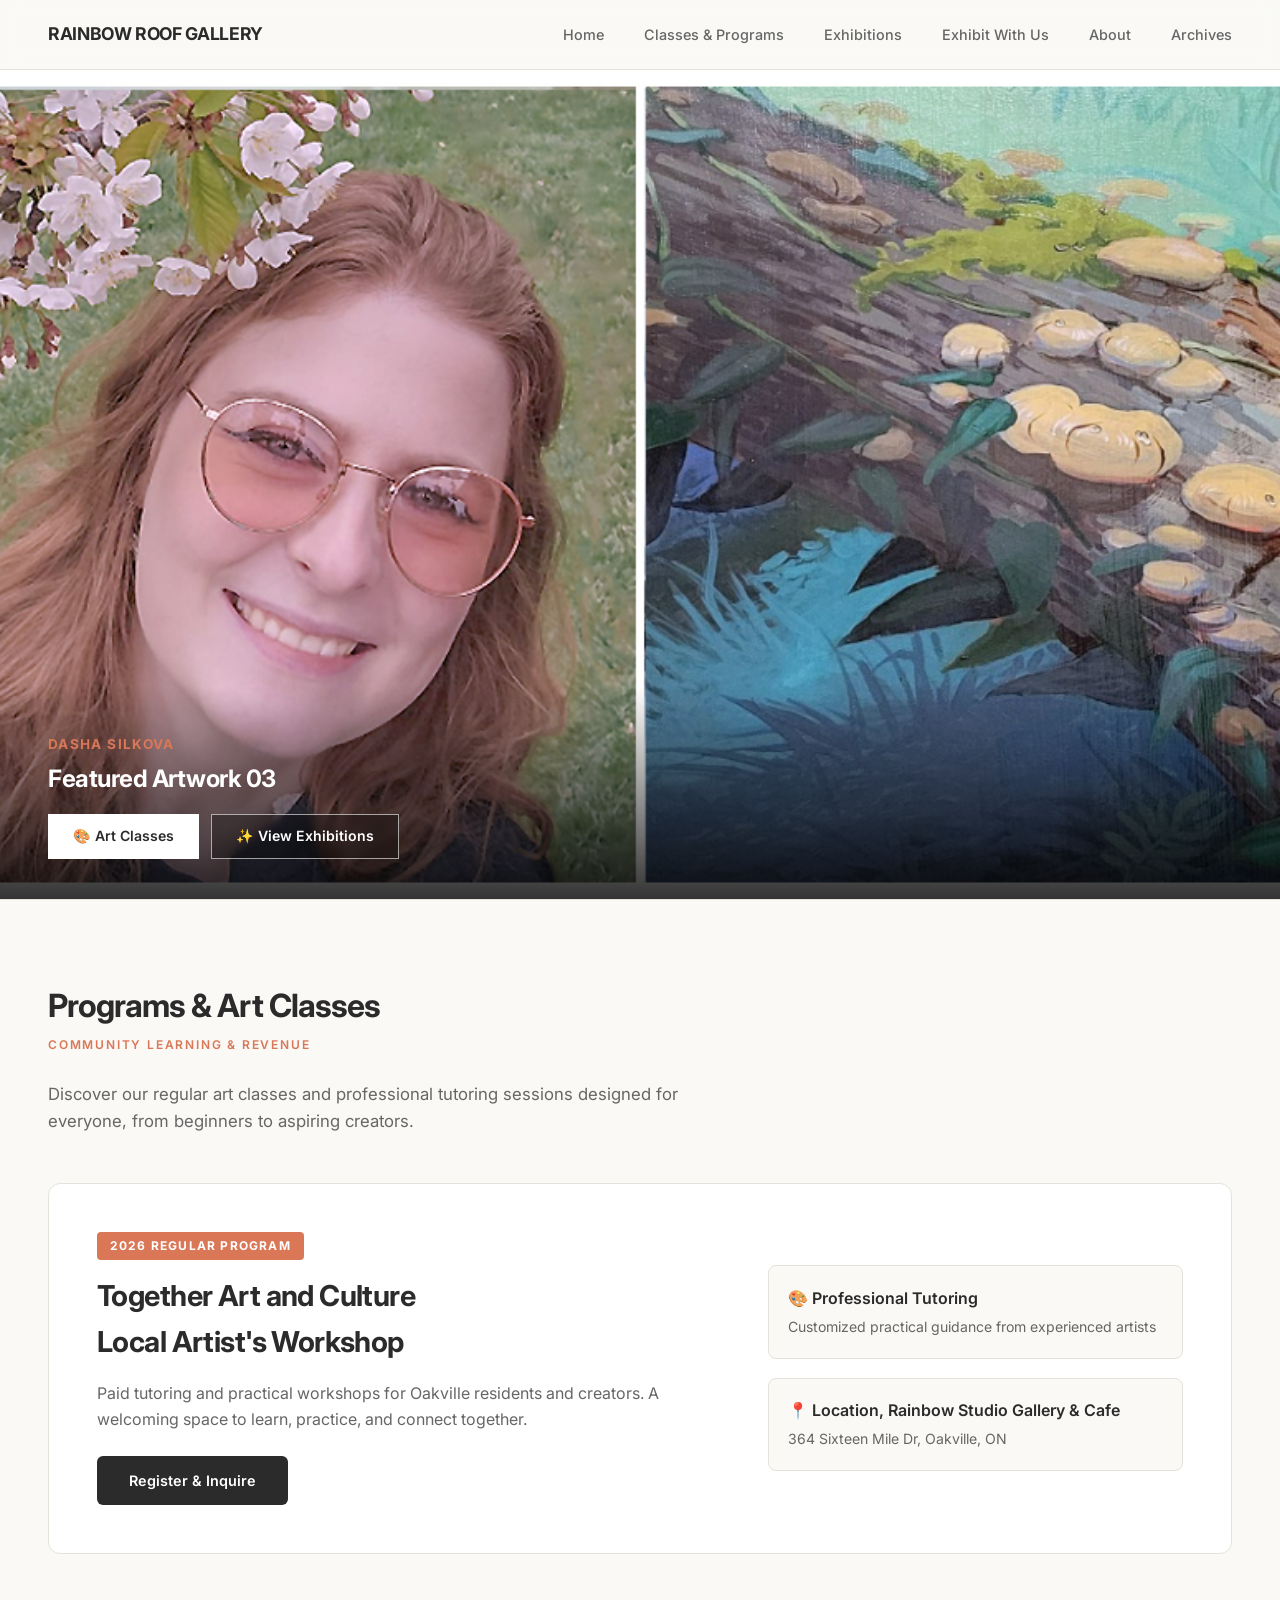
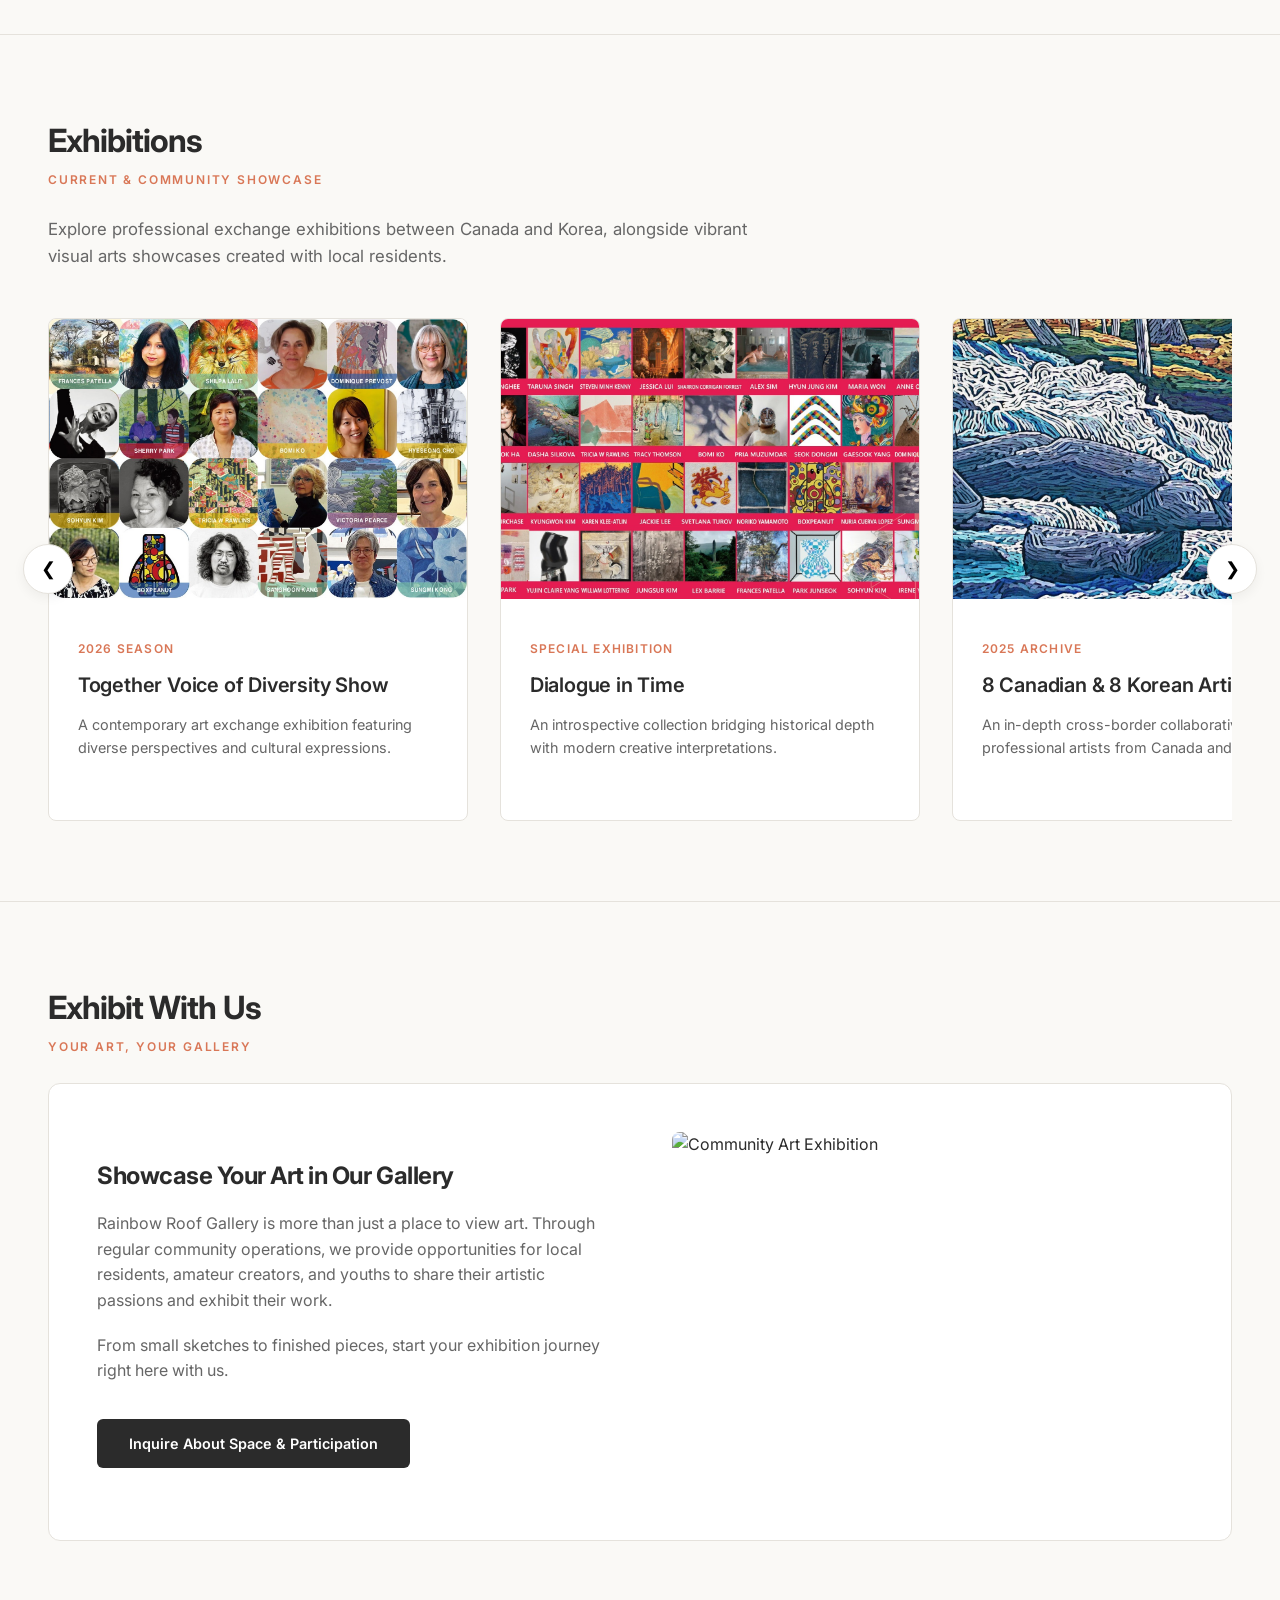
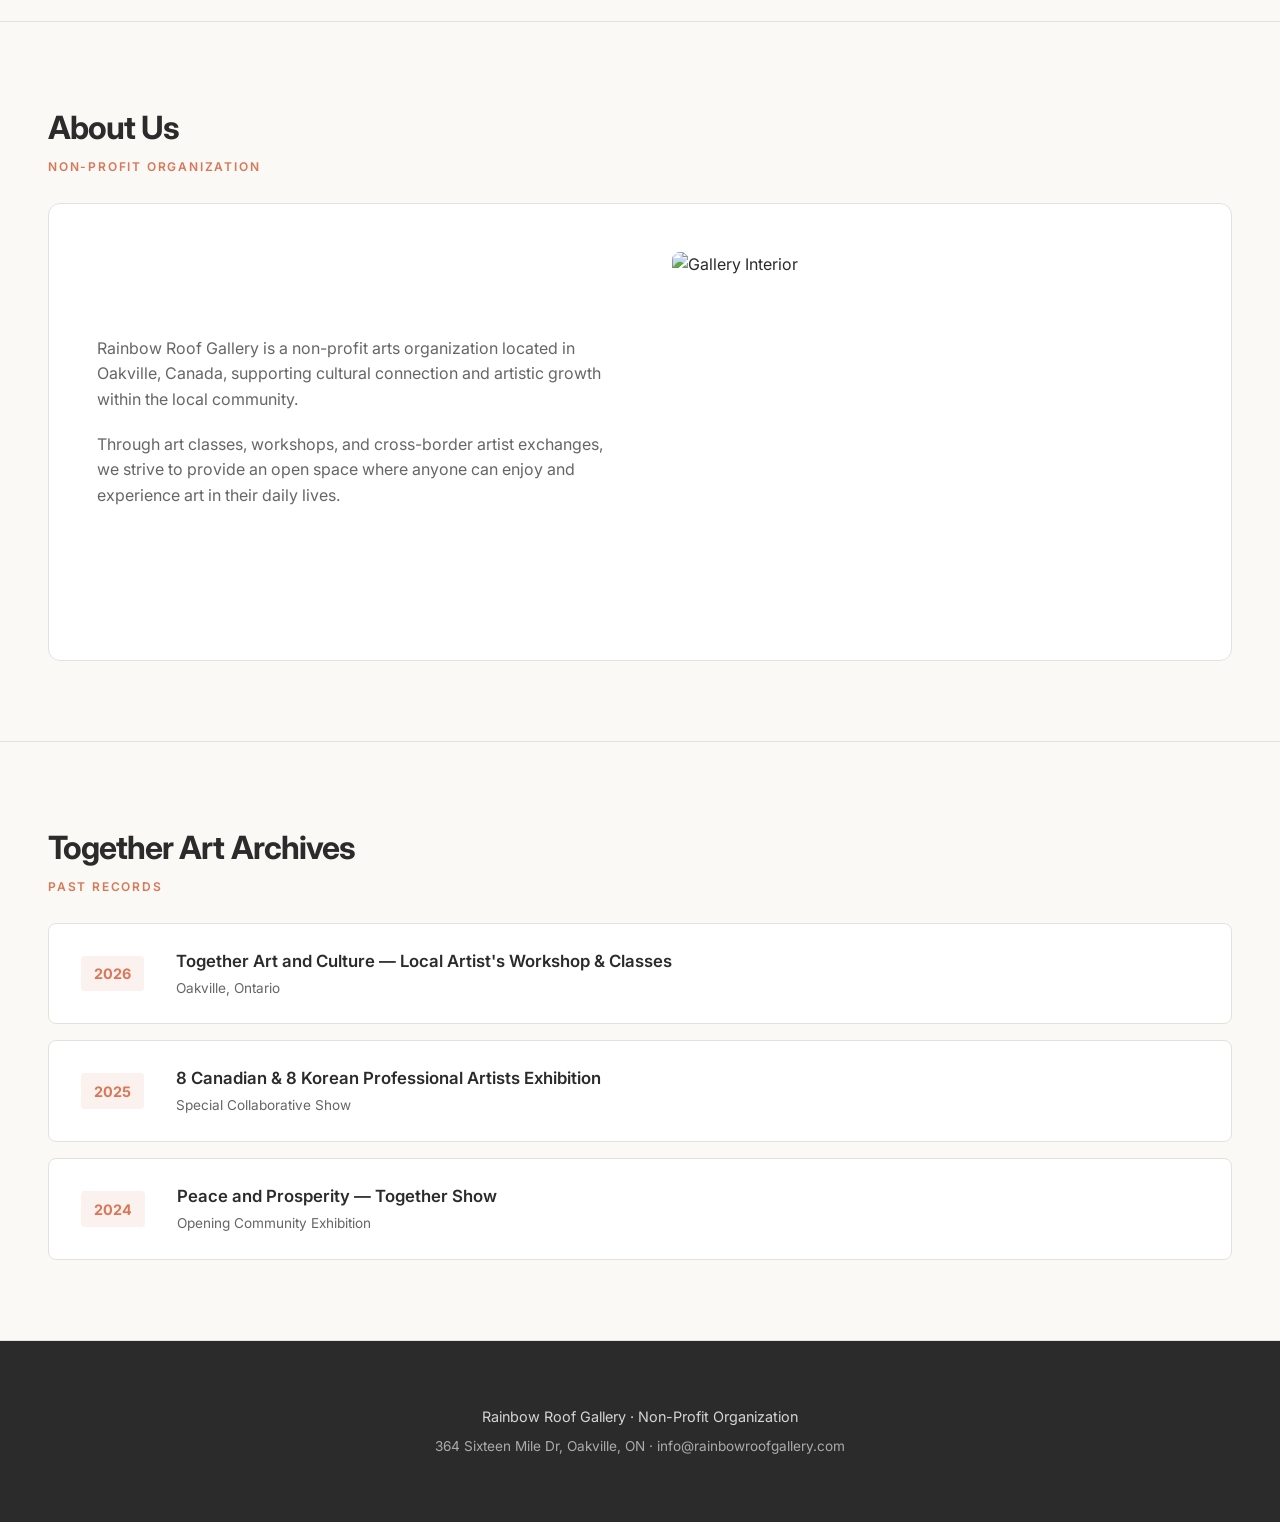
==== index.html @ 3503fc7c "Add files via upload" ====
<!DOCTYPE html>
<html lang="en">
<head>
    <meta charset="UTF-8">
    <meta name="viewport" content="width=device-width, initial-scale=1.0">
    <title>Rainbow Roof Gallery — Community Art Space in Oakville</title>
    <!-- Google Fonts -->
    <link rel="preconnect" href="https://fonts.googleapis.com">
    <link rel="preconnect" href="https://fonts.gstatic.com" crossorigin>
    <link href="https://fonts.googleapis.com/css2?family=Inter:wght@400;500;600;700&family=Plus+Jakarta+Sans:wght@500;700&display=swap" rel="stylesheet">
    <!-- Stylesheet -->
    <link rel="stylesheet" href="./css/style.css">
</head>
<body>

    <!-- Header & Navigation -->
    <header class="header">
        <div class="logo">
            <a href="#home">RAINBOW ROOF GALLERY</a>
        </div>
        <nav>
            <ul class="nav-links">
                <li><a href="#home">Home</a></li>
                <li><a href="#workshops">Classes & Programs</a></li>
                <li><a href="#exhibitions">Exhibitions</a></li>
                <li><a href="#exhibit-with-us">Exhibit With Us</a></li>
                <li><a href="#about">About</a></li>
                <li><a href="#archives">Archives</a></li>
            </ul>
        </nav>
        <button class="menu-toggle" aria-label="Toggle Menu">&#9776;</button>
    </header>

    <!-- Main Container -->
    <main class="main-container">
        
        <!-- 1. Hero / 6 Artworks Slider Section -->
        <section id="home" class="section-block hero-slider">
            <div class="slider-container"></div>

            <div class="hero-bottom-overlay">
                <div class="caption-wrapper">
                    <div class="caption-info-box">
                        <span class="caption-artist">Rainbow Roof Gallery · Oakville, ON</span>
                        <span class="caption-title">Featured Artwork Showcase</span>
                    </div>
                    <div class="hero-cta-group">
                        <a href="#workshops" class="hero-quick-btn">🎨 Art Classes</a>
                        <a href="#exhibitions" class="hero-quick-btn outline">✨ View Exhibitions</a>
                    </div>
                </div>
            </div>
        </section>

        <!-- 2. Programs & Workshops -->
        <section id="workshops" class="section-block">
            <div class="section-title">
                <h2>Programs & Art Classes</h2>
                <span>COMMUNITY LEARNING & REVENUE</span>
            </div>
            <p class="section-desc">Discover our regular art classes and professional tutoring sessions designed for everyone, from beginners to aspiring creators.</p>
            
            <div class="workshop-banner">
                <div class="workshop-content">
                    <span class="badge highlight-badge">2026 REGULAR PROGRAM</span>
                    <h3>Together Art and Culture<br>Local Artist's Workshop</h3>
                    <p>Paid tutoring and practical workshops for Oakville residents and creators. A welcoming space to learn, practice, and connect together.</p>
                    <a href="https://www.rainbowstudio.ca/" target="_blank" rel="noopener noreferrer" class="register-action-btn">Register & Inquire</a>
                </div>
                <div class="workshop-features">
                    <div class="feature-item">
                        <h4>🎨 Professional Tutoring</h4>
                        <p>Customized practical guidance from experienced artists</p>
                    </div>
                    <a href="https://maps.google.com/?q=364+Sixteen+Mile+Dr,+Oakville,+ON" target="_blank" rel="noopener noreferrer" class="feature-link-item">
                        <div class="feature-item">
                            <h4>📍 Location, Rainbow Studio Gallery & Cafe</h4>
                            <p>364 Sixteen Mile Dr, Oakville, ON</p>
                        </div>
                    </a>
                </div>
            </div>
        </section>

        <!-- 3. Exhibitions Section -->
        <section id="exhibitions" class="section-block">
            <div class="section-title">
                <h2>Exhibitions</h2>
                <span>CURRENT & COMMUNITY SHOWCASE</span>
            </div>
            <p class="section-desc">Explore professional exchange exhibitions between Canada and Korea, alongside vibrant visual arts showcases created with local residents.</p>
            
            <div class="exhibition-container-wrapper">
                <button class="carousel-btn prev-btn" aria-label="Previous Slide">&#10094;</button>
                
                <div class="exhibition-carousel-wrapper">
                    <div class="exhibition-track">
                        <div class="exhibition-card">
                            <img src="img/exhibitions/exhib-01.jpg" alt="Together Voice of Diversity Show">
                            <div class="exhibition-info">
                                <span>2026 Season</span>
                                <h3>Together Voice of Diversity Show</h3>
                                <p>A contemporary art exchange exhibition featuring diverse perspectives and cultural expressions.</p>
                            </div>
                        </div>
                        <div class="exhibition-card">
                            <img src="img/exhibitions/exhib-02.jpg" alt="Dialogue in Time">
                            <div class="exhibition-info">
                                <span>Special Exhibition</span>
                                <h3>Dialogue in Time</h3>
                                <p>An introspective collection bridging historical depth with modern creative interpretations.</p>
                            </div>
                        </div>
                        <div class="exhibition-card">
                            <img src="img/exhibitions/exhib-03.jpg" alt="8 Canadian & 8 Korean Artists">
                            <div class="exhibition-info">
                                <span>2025 Archive</span>
                                <h3>8 Canadian & 8 Korean Artists</h3>
                                <p>An in-depth cross-border collaborative exhibition by professional artists from Canada and Korea.</p>
                            </div>
                        </div>
                        <div class="exhibition-card">
                            <img src="img/exhibitions/exhib-04.jpg" alt="Peace and Prosperity — Together Show">
                            <div class="exhibition-info">
                                <span>Opening Show</span>
                                <h3>Peace and Prosperity — Together Show</h3>
                                <p>Our inaugural community exhibition celebrating harmony and shared artistic values.</p>
                            </div>
                        </div>
                    </div>
                </div>

                <button class="carousel-btn next-btn" aria-label="Next Slide">&#10095;</button>
            </div>
        </section>

        <!-- 4. Exhibit With Us -->
        <section id="exhibit-with-us" class="section-block">
            <div class="section-title">
                <h2>Exhibit With Us</h2>
                <span>YOUR ART, YOUR GALLERY</span>
            </div>
            <div class="about-content">
                <div class="about-text">
                    <h3>Showcase Your Art in Our Gallery</h3>
                    <p>Rainbow Roof Gallery is more than just a place to view art. Through regular community operations, we provide opportunities for local residents, amateur creators, and youths to share their artistic passions and exhibit their work.</p>
                    <p>From small sketches to finished pieces, start your exhibition journey right here with us.</p>
                    <a href="#contact" class="register-action-btn" style="margin-top: 1rem;">Inquire About Space & Participation</a>
                </div>
                <img src="https://images.unsplash.com/photo-1513364776144-60967b0f800f?auto=format&fit=crop&w=800&q=80" alt="Community Art Exhibition">
            </div>
        </section>

        <!-- 5. About Us Section -->
        <section id="about" class="section-block">
            <div class="section-title">
                <h2>About Us</h2>
                <span>NON-PROFIT ORGANIZATION</span>
            </div>
            <div class="about-content">
                <div class="about-text">
                    <p>Rainbow Roof Gallery is a non-profit arts organization located in Oakville, Canada, supporting cultural connection and artistic growth within the local community.</p>
                    <p>Through art classes, workshops, and cross-border artist exchanges, we strive to provide an open space where anyone can enjoy and experience art in their daily lives.</p>
                </div>
                <img src="https://images.unsplash.com/photo-1492684223066-81342ee5ff30?auto=format&fit=crop&w=800&q=80" alt="Gallery Interior">
            </div>
        </section>

        <!-- 6. Archives Section -->
        <section id="archives" class="section-block">
            <div class="section-title">
                <h2>Together Art Archives</h2>
                <span>PAST RECORDS</span>
            </div>
            <div class="archive-list">
                <div class="archive-item">
                    <div class="year-badge">2026</div>
                    <div class="archive-detail">
                        <h4>Together Art and Culture — Local Artist's Workshop & Classes</h4>
                        <p>Oakville, Ontario</p>
                    </div>
                </div>
                <div class="archive-item">
                    <div class="year-badge">2025</div>
                    <div class="archive-detail">
                        <h4>8 Canadian & 8 Korean Professional Artists Exhibition</h4>
                        <p>Special Collaborative Show</p>
                    </div>
                </div>
                <div class="archive-item">
                    <div class="year-badge">2024</div>
                    <div class="archive-detail">
                        <h4>Peace and Prosperity — Together Show</h4>
                        <p>Opening Community Exhibition</p>
                    </div>
                </div>
            </div>
        </section>

    </main>

    <!-- Footer -->
    <footer id="contact" style="padding: 4rem 3rem; background: var(--text-main); color: #ffffff; text-align: center;">
        <p style="font-size: 0.9rem; opacity: 0.8; margin-bottom: 0.5rem;">Rainbow Roof Gallery · Non-Profit Organization</p>
        <p style="font-size: 0.85rem; opacity: 0.6;">364 Sixteen Mile Dr, Oakville, ON · info@rainbowroofgallery.com</p>
    </footer>

    <!-- JavaScript -->
    <script src="./js/main.js"></script>
</body>
</html>
---- css/style.css ----
/* ==========================================
   1. Design Tokens & Variables
   ========================================== */
:root {
    --bg-color: #faf9f6;
    --text-main: #2b2b2b;
    --text-muted: #666666;
    --accent-color: #d97757;
    --card-bg: #ffffff;
    --border-color: #e5e2dc;
    --font-primary: 'Inter', 'Plus Jakarta Sans', -apple-system, BlinkMacSystemFont, sans-serif;
    --transition-smooth: all 0.4s cubic-bezier(0.16, 1, 0.3, 1);
}

/* ==========================================
   2. Global Reset & Base
   ========================================== */
* {
    box-sizing: border-box;
    margin: 0;
    padding: 0;
}

html {
    scroll-behavior: smooth;
}

body {
    background-color: var(--bg-color);
    color: var(--text-main);
    font-family: var(--font-primary);
    line-height: 1.6;
    overflow-x: hidden;
}

/* ==========================================
   3. Header & Navigation (Glassmorphism)
   ========================================== */
.header {
    position: fixed;
    top: 0;
    left: 0;
    width: 100%;
    height: 70px;
    background: rgba(250, 249, 246, 0.85);
    backdrop-filter: blur(10px);
    -webkit-backdrop-filter: blur(10px);
    display: flex;
    justify-content: space-between;
    align-items: center;
    padding: 0 3rem;
    z-index: 1000;
    border-bottom: 1px solid var(--border-color);
}

.logo a {
    font-size: 1.1rem;
    font-weight: 700;
    color: var(--text-main);
    text-decoration: none;
    letter-spacing: -0.02em;
}

.nav-links {
    display: flex;
    gap: 2.5rem;
    list-style: none;
}

.nav-links a {
    text-decoration: none;
    color: var(--text-muted);
    font-size: 0.9rem;
    font-weight: 500;
    transition: color 0.2s ease;
}

.nav-links a:hover,
.nav-links a.active {
    color: var(--accent-color);
}

.menu-toggle {
    display: none;
    background: none;
    border: none;
    cursor: pointer;
    font-size: 1.5rem;
    color: var(--text-main);
}

/* ==========================================
   4. Main Container & Section Layouts
   ========================================== */
.main-container {
    padding-top: 70px;
}

.section-block {
    padding: 5rem 3rem;
    max-width: 1400px;
    margin: 0 auto;
    border-bottom: 1px solid var(--border-color);
}

.section-title {
    margin-bottom: 1.5rem;
}

.section-title h2 {
    font-size: 2rem;
    font-weight: 700;
    letter-spacing: -0.03em;
    color: var(--text-main);
}

.section-title span {
    font-size: 0.75rem;
    font-weight: 600;
    letter-spacing: 0.15em;
    color: var(--accent-color);
    text-transform: uppercase;
    display: inline-block;
    margin-top: 0.25rem;
}

.section-desc {
    font-size: 1.05rem;
    color: var(--text-muted);
    max-width: 700px;
    margin-bottom: 3rem;
}

/* ==========================================
   5. Hero Section & Ken Burns Slider (6 Artworks)
   ========================================== */
.hero-slider {
    position: relative;
    height: calc(100vh - 70px);
    min-height: 550px;
    padding: 0 !important;
    overflow: hidden;
    background: #000;
}

.slider-container {
    position: absolute;
    top: 0;
    left: 0;
    width: 100%;
    height: 100%;
}

.slide {
    position: absolute;
    top: 0;
    left: 0;
    width: 100%;
    height: 100%;
    opacity: 0;
    transition: opacity 1.2s ease-in-out;
}

.slide.active {
    opacity: 1;
}

.slide img {
    width: 100%;
    height: 100%;
    object-fit: cover;
    transform: scale(1);
    animation: kenBurnsImg 6s infinite alternate linear;
}

@keyframes kenBurnsImg {
    0% { transform: scale(1); }
    100% { transform: scale(1.06); }
}

.hero-bottom-overlay {
    position: absolute;
    bottom: 0;
    left: 0;
    width: 100%;
    background: linear-gradient(to top, rgba(0,0,0,0.8) 0%, rgba(0,0,0,0) 100%);
    padding: 3rem 3rem 2.5rem;
    z-index: 10;
    display: flex;
    justify-content: space-between;
    align-items: flex-end;
}

.caption-wrapper {
    color: #ffffff;
}

.caption-info-box {
    display: flex;
    flex-direction: column;
    gap: 0.3rem;
}

.caption-artist {
    font-size: 0.85rem;
    letter-spacing: 0.1em;
    text-transform: uppercase;
    color: var(--accent-color);
    font-weight: 700;
}

.caption-title {
    font-size: 1.5rem;
    font-weight: 700;
    letter-spacing: -0.02em;
}

.hero-cta-group {
    display: flex;
    gap: 12px;
    margin-top: 15px;
    flex-wrap: wrap;
}

.hero-quick-btn {
    display: inline-block;
    padding: 0.65rem 1.5rem;
    background: #ffffff;
    color: var(--text-main);
    text-decoration: none;
    font-weight: 600;
    font-size: 0.88rem;
    border: 1px solid #ffffff;
    transition: all 0.2s ease;
}

.hero-quick-btn:hover {
    background: var(--accent-color);
    color: #ffffff;
    border-color: var(--accent-color);
}

.hero-quick-btn.outline {
    background: rgba(0, 0, 0, 0.3);
    color: #ffffff;
    border-color: rgba(255, 255, 255, 0.6);
    backdrop-filter: blur(4px);
}

.hero-quick-btn.outline:hover {
    background: #ffffff;
    color: var(--text-main);
    border-color: #ffffff;
}

/* ==========================================
   6. Programs & Workshops Section
   ========================================== */
.workshop-banner {
    background: var(--card-bg);
    border: 1px solid var(--border-color);
    border-radius: 12px;
    padding: 3rem;
    display: grid;
    grid-template-columns: 1.5fr 1fr;
    gap: 3rem;
    align-items: center;
}

.workshop-content h3 {
    font-size: 1.8rem;
    font-weight: 700;
    margin: 0.8rem 0 1rem;
    letter-spacing: -0.02em;
}

.workshop-content p {
    color: var(--text-muted);
    margin-bottom: 1.5rem;
}

.badge {
    display: inline-block;
    padding: 0.3rem 0.8rem;
    font-size: 0.75rem;
    font-weight: 700;
    letter-spacing: 0.1em;
    background: var(--accent-color);
    color: #ffffff;
    border-radius: 4px;
}

.register-action-btn {
    display: inline-block;
    padding: 0.8rem 2rem;
    background: var(--text-main);
    color: #ffffff;
    text-decoration: none;
    font-weight: 600;
    font-size: 0.9rem;
    border-radius: 6px;
    transition: var(--transition-smooth);
}

.register-action-btn:hover {
    background: var(--accent-color);
}

.workshop-features {
    display: flex;
    flex-direction: column;
    gap: 1.2rem;
}

.feature-item {
    background: var(--bg-color);
    padding: 1.2rem;
    border-radius: 8px;
    border: 1px solid var(--border-color);
    transition: var(--transition-smooth);
}

.feature-item:hover {
    border-color: var(--accent-color);
}

.feature-item h4 {
    font-size: 1rem;
    font-weight: 600;
    margin-bottom: 0.3rem;
}

.feature-item p {
    font-size: 0.88rem;
    color: var(--text-muted);
    margin: 0;
}

.feature-link-item {
    text-decoration: none;
    color: inherit;
    display: block;
}

/* ==========================================
   7. Exhibitions Carousel Section
   ========================================== */
.exhibition-container-wrapper {
    position: relative;
    display: flex;
    align-items: center;
}

.exhibition-carousel-wrapper {
    width: 100%;
    overflow-x: auto;
    scroll-behavior: smooth;
    scrollbar-width: none;
}

.exhibition-carousel-wrapper::-webkit-scrollbar {
    display: none;
}

.exhibition-track {
    display: flex;
    gap: 2rem;
}

.exhibition-card {
    flex: 0 0 420px;
    background: var(--card-bg);
    border: 1px solid var(--border-color);
    border-radius: 8px;
    overflow: hidden;
    transition: var(--transition-smooth);
}

.exhibition-card:hover {
    transform: translateY(-4px);
    box-shadow: 0 10px 30px rgba(0,0,0,0.05);
}

.exhibition-card img {
    width: 100%;
    height: 280px;
    object-fit: cover;
}

.exhibition-info {
    padding: 1.8rem;
}

.exhibition-info span {
    font-size: 0.75rem;
    font-weight: 600;
    color: var(--accent-color);
    text-transform: uppercase;
    letter-spacing: 0.1em;
}

.exhibition-info h3 {
    font-size: 1.25rem;
    font-weight: 600;
    margin: 0.5rem 0 0.8rem;
    letter-spacing: -0.01em;
}

.exhibition-info p {
    font-size: 0.9rem;
    color: var(--text-muted);
}

.carousel-btn {
    position: absolute;
    top: 50%;
    transform: translateY(-50%);
    background: var(--card-bg);
    border: 1px solid var(--border-color);
    width: 50px;
    height: 50px;
    border-radius: 50%;
    font-size: 1.1rem;
    cursor: pointer;
    z-index: 20;
    display: flex;
    align-items: center;
    justify-content: center;
    transition: var(--transition-smooth);
    box-shadow: 0 4px 12px rgba(0,0,0,0.05);
}

.carousel-btn:hover {
    background: var(--text-main);
    color: #ffffff;
    border-color: var(--text-main);
}

.prev-btn { left: -25px; }
.next-btn { right: -25px; }

/* ==========================================
   8. About Us & Exhibit With Us Sections
   ========================================== */
.about-content {
    display: grid;
    grid-template-columns: 1fr 1fr;
    gap: 4rem;
    align-items: center;
    background: var(--card-bg);
    border: 1px solid var(--border-color);
    border-radius: 12px;
    padding: 3rem;
}

.about-text h3 {
    font-size: 1.5rem;
    font-weight: 700;
    margin-bottom: 1rem;
    letter-spacing: -0.02em;
}

.about-text p {
    color: var(--text-muted);
    margin-bottom: 1.2rem;
    font-size: 1rem;
}

.about-content img {
    width: 100%;
    height: 360px;
    object-fit: cover;
    border-radius: 8px;
}

/* ==========================================
   9. Archives Section
   ========================================== */
.archive-list {
    display: flex;
    flex-direction: column;
    gap: 1rem;
}

.archive-item {
    display: flex;
    align-items: center;
    gap: 2rem;
    background: var(--card-bg);
    padding: 1.5rem 2rem;
    border: 1px solid var(--border-color);
    border-radius: 8px;
    transition: var(--transition-smooth);
}

.archive-item:hover {
    border-color: var(--accent-color);
    padding-left: 2.3rem;
}

.year-badge {
    font-size: 0.9rem;
    font-weight: 700;
    color: var(--accent-color);
    background: rgba(217, 119, 87, 0.1);
    padding: 0.4rem 0.8rem;
    border-radius: 4px;
}

.archive-detail h4 {
    font-size: 1.05rem;
    font-weight: 600;
    margin-bottom: 0.2rem;
}

.archive-detail p {
    font-size: 0.85rem;
    color: var(--text-muted);
}

/* ==========================================
   10. Responsive Media Queries
   ========================================== */
@media (max-width: 1024px) {
    .header { padding: 0 1.5rem; }
    .section-block { padding: 4rem 1.5rem; }
    .workshop-banner, .about-content {
        grid-template-columns: 1fr;
        gap: 2rem;
        padding: 2rem;
    }
    .about-content img { height: 260px; }
    .exhibition-card { flex: 0 0 340px; }
}

@media (max-width: 768px) {
    .nav-links {
        display: none;
        position: absolute;
        top: 70px;
        left: 0;
        width: 100%;
        background: var(--bg-color);
        flex-direction: column;
        padding: 2rem;
        gap: 1.5rem;
        border-bottom: 1px solid var(--border-color);
        text-align: center;
    }
    .nav-links.active { display: flex; }
    .menu-toggle { display: block; }
    
    .hero-bottom-overlay {
        padding: 2rem 1.5rem;
    }
    .hero-cta-group {
        flex-direction: column;
        width: 100%;
    }
    .hero-quick-btn {
        text-align: center;
        width: 100%;
    }
    .carousel-btn { display: none; }
}
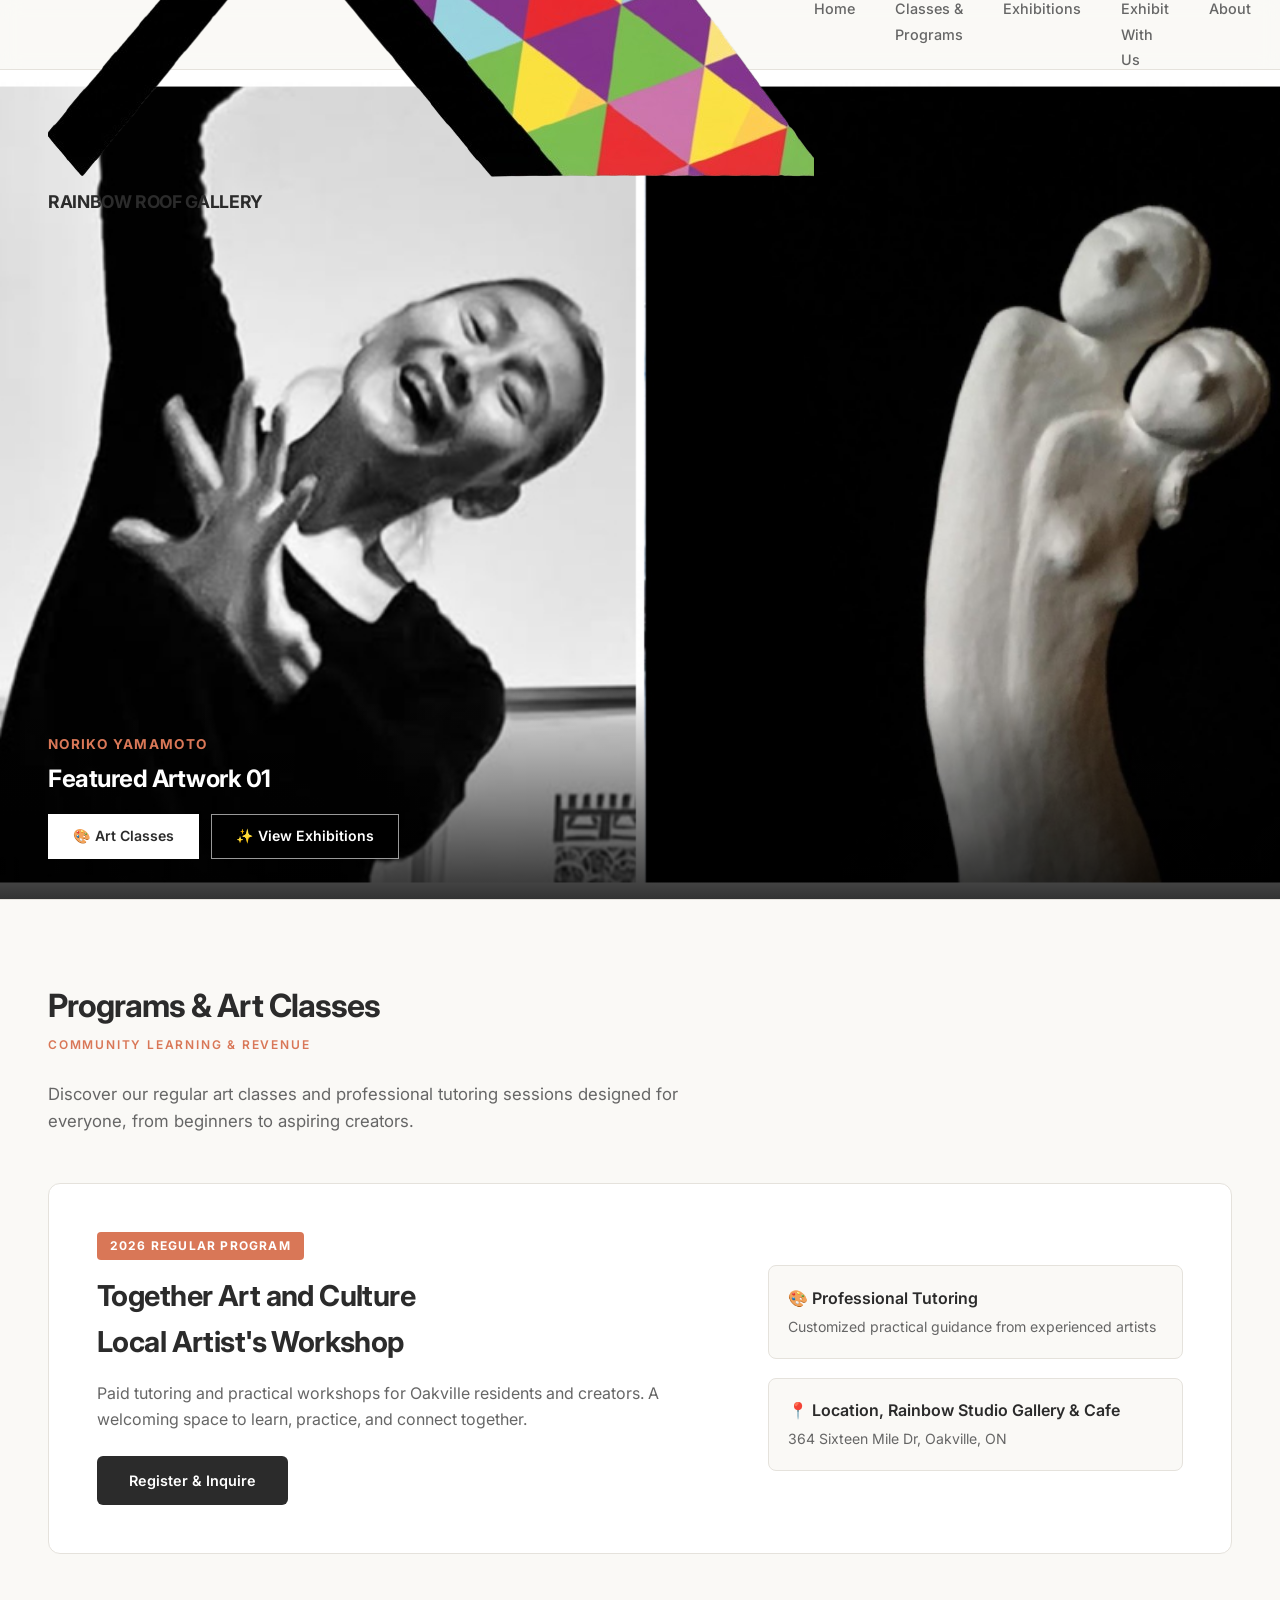
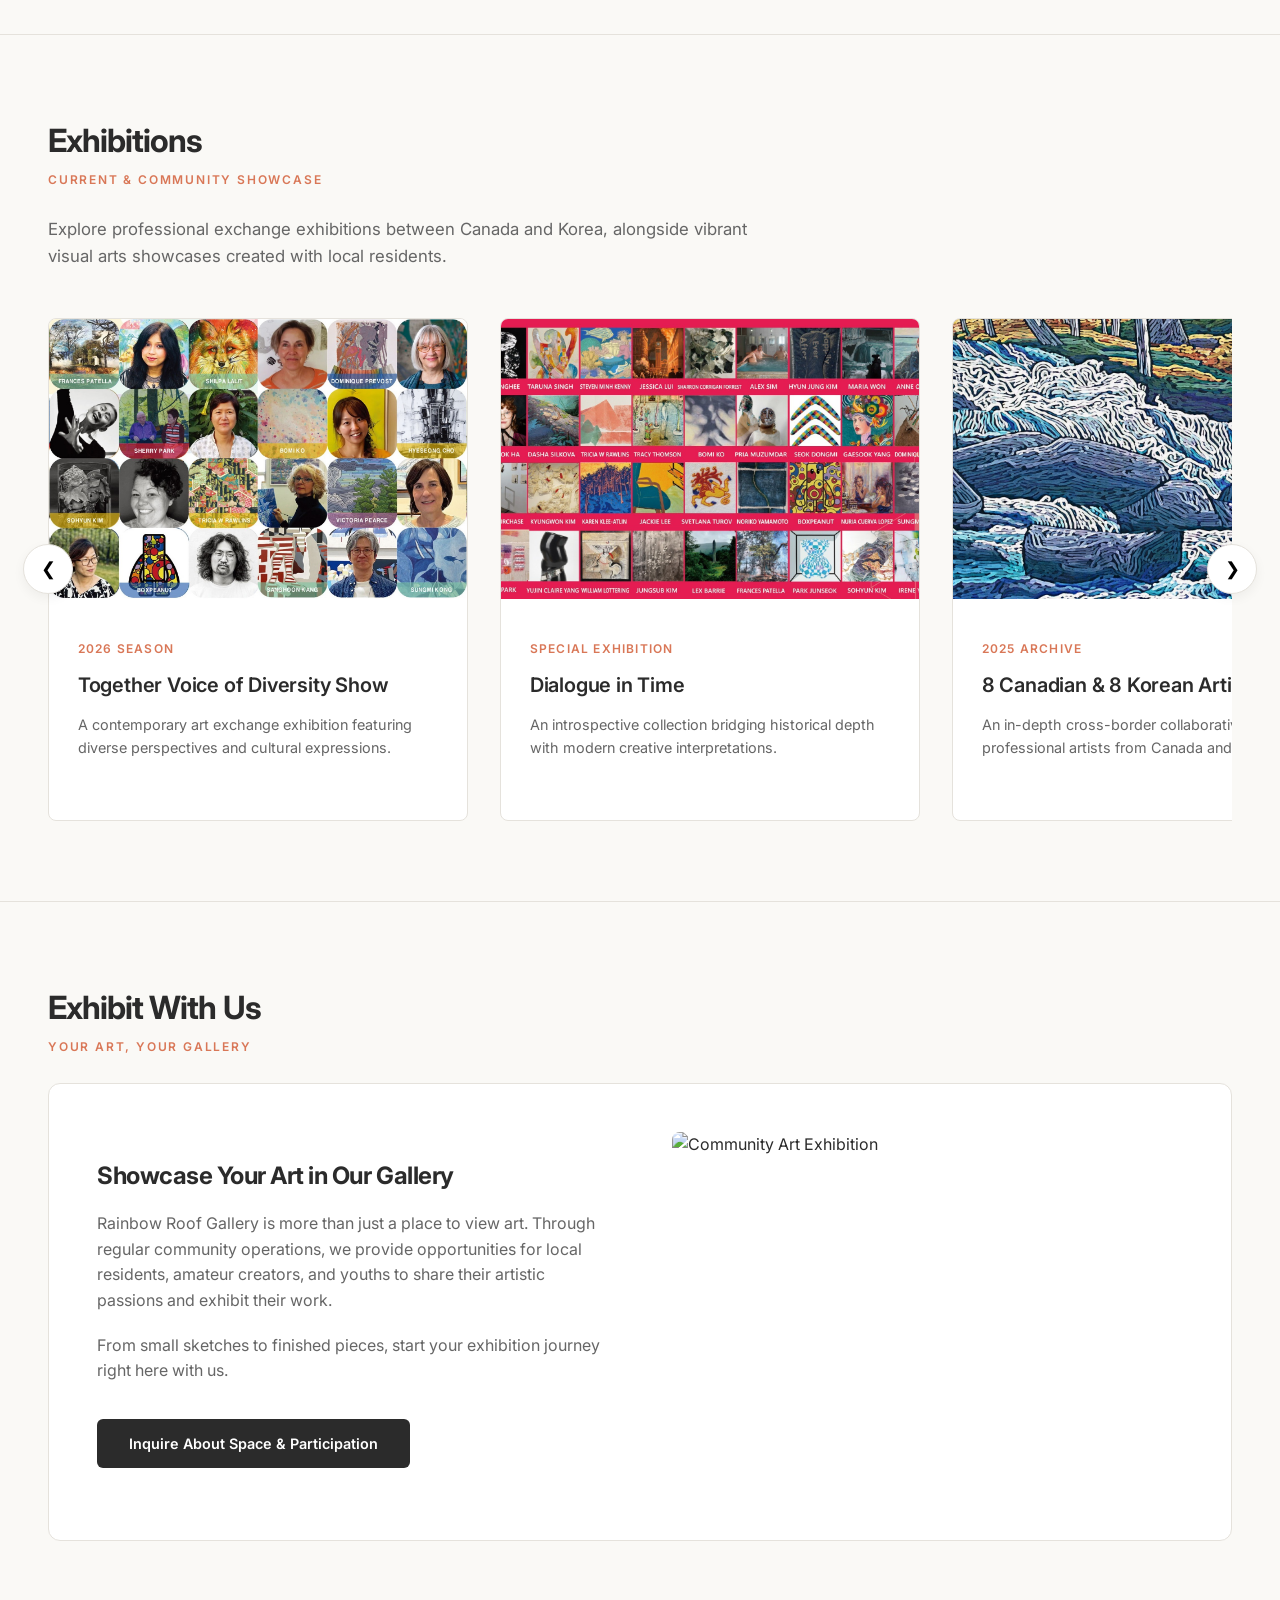
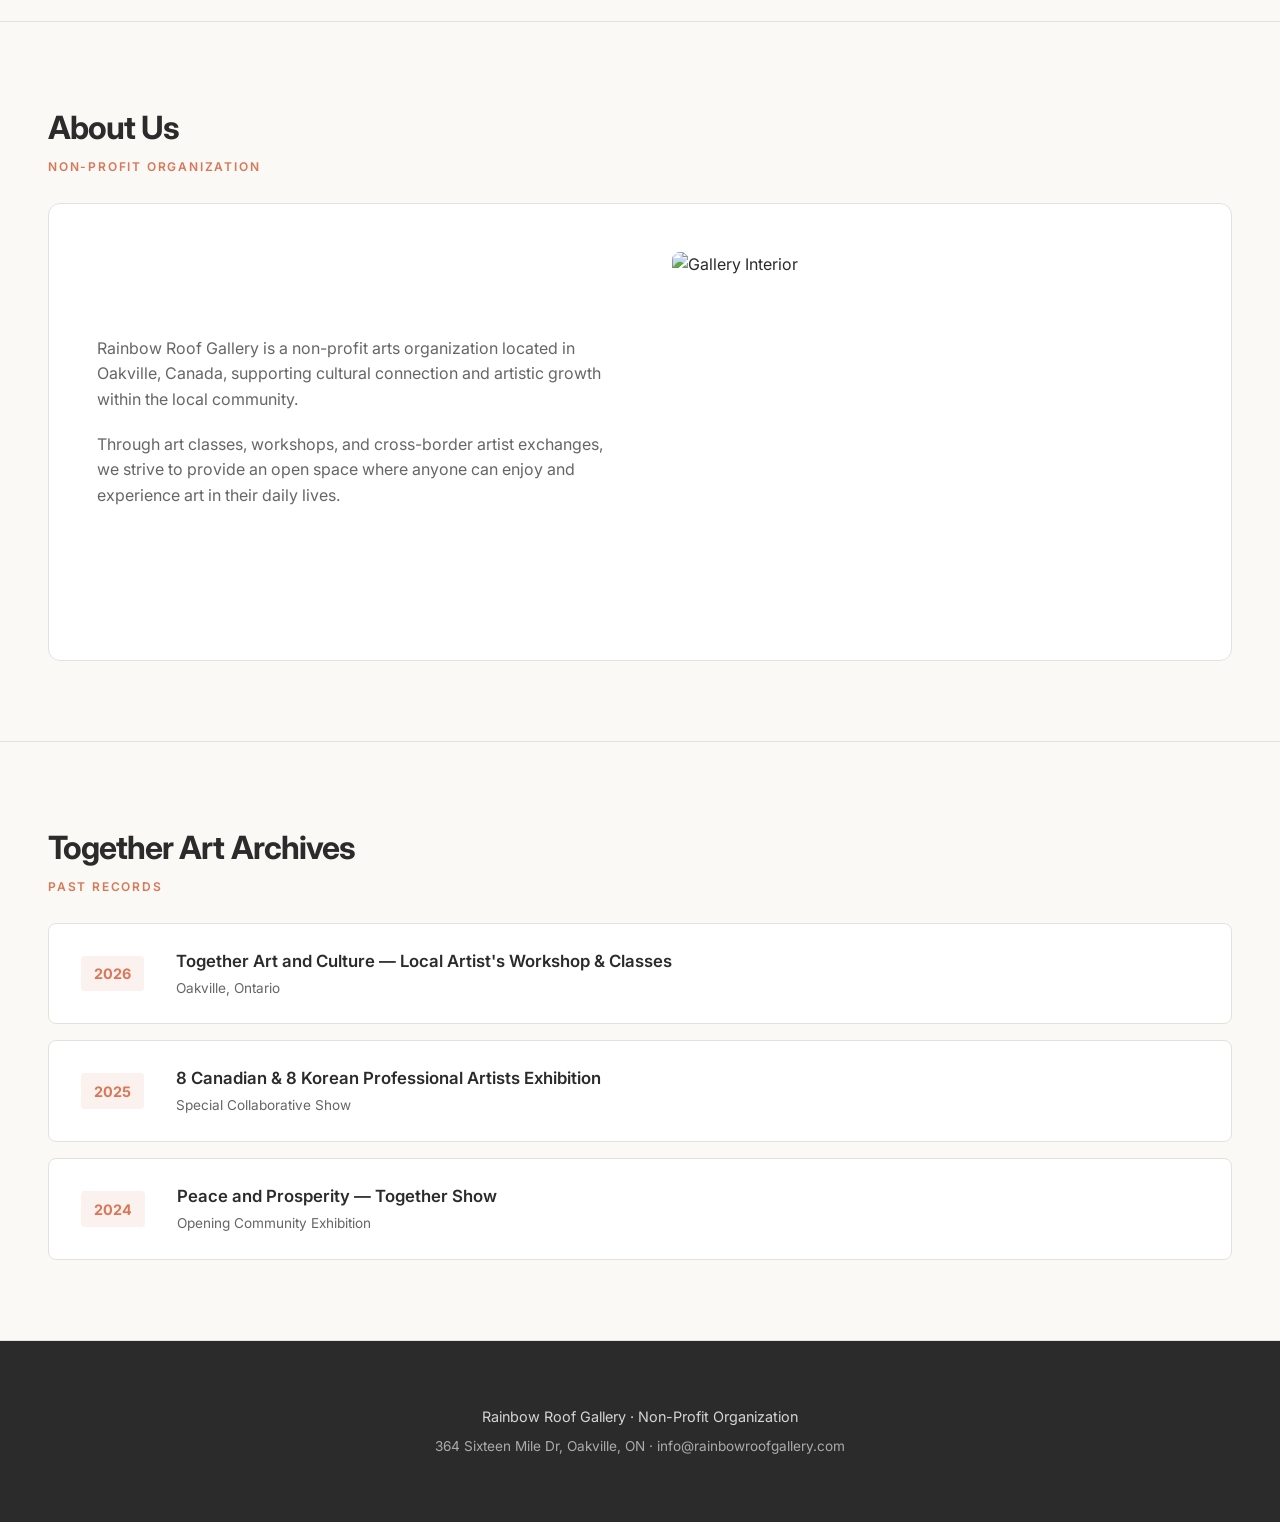
==== commit d07f0107: "Add files via upload" ====
--- a/index.html
+++ b/index.html
@@ -16,7 +16,10 @@
     <!-- Header & Navigation -->
     <header class="header">
         <div class="logo">
-            <a href="#home">RAINBOW ROOF GALLERY</a>
+            <a href="#home">
+                <img src="img/common/logo.png" alt="Rainbow Roof Gallery Logo" class="logo-img">
+                <span>RAINBOW ROOF GALLERY</span>
+            </a>
         </div>
         <nav>
             <ul class="nav-links">
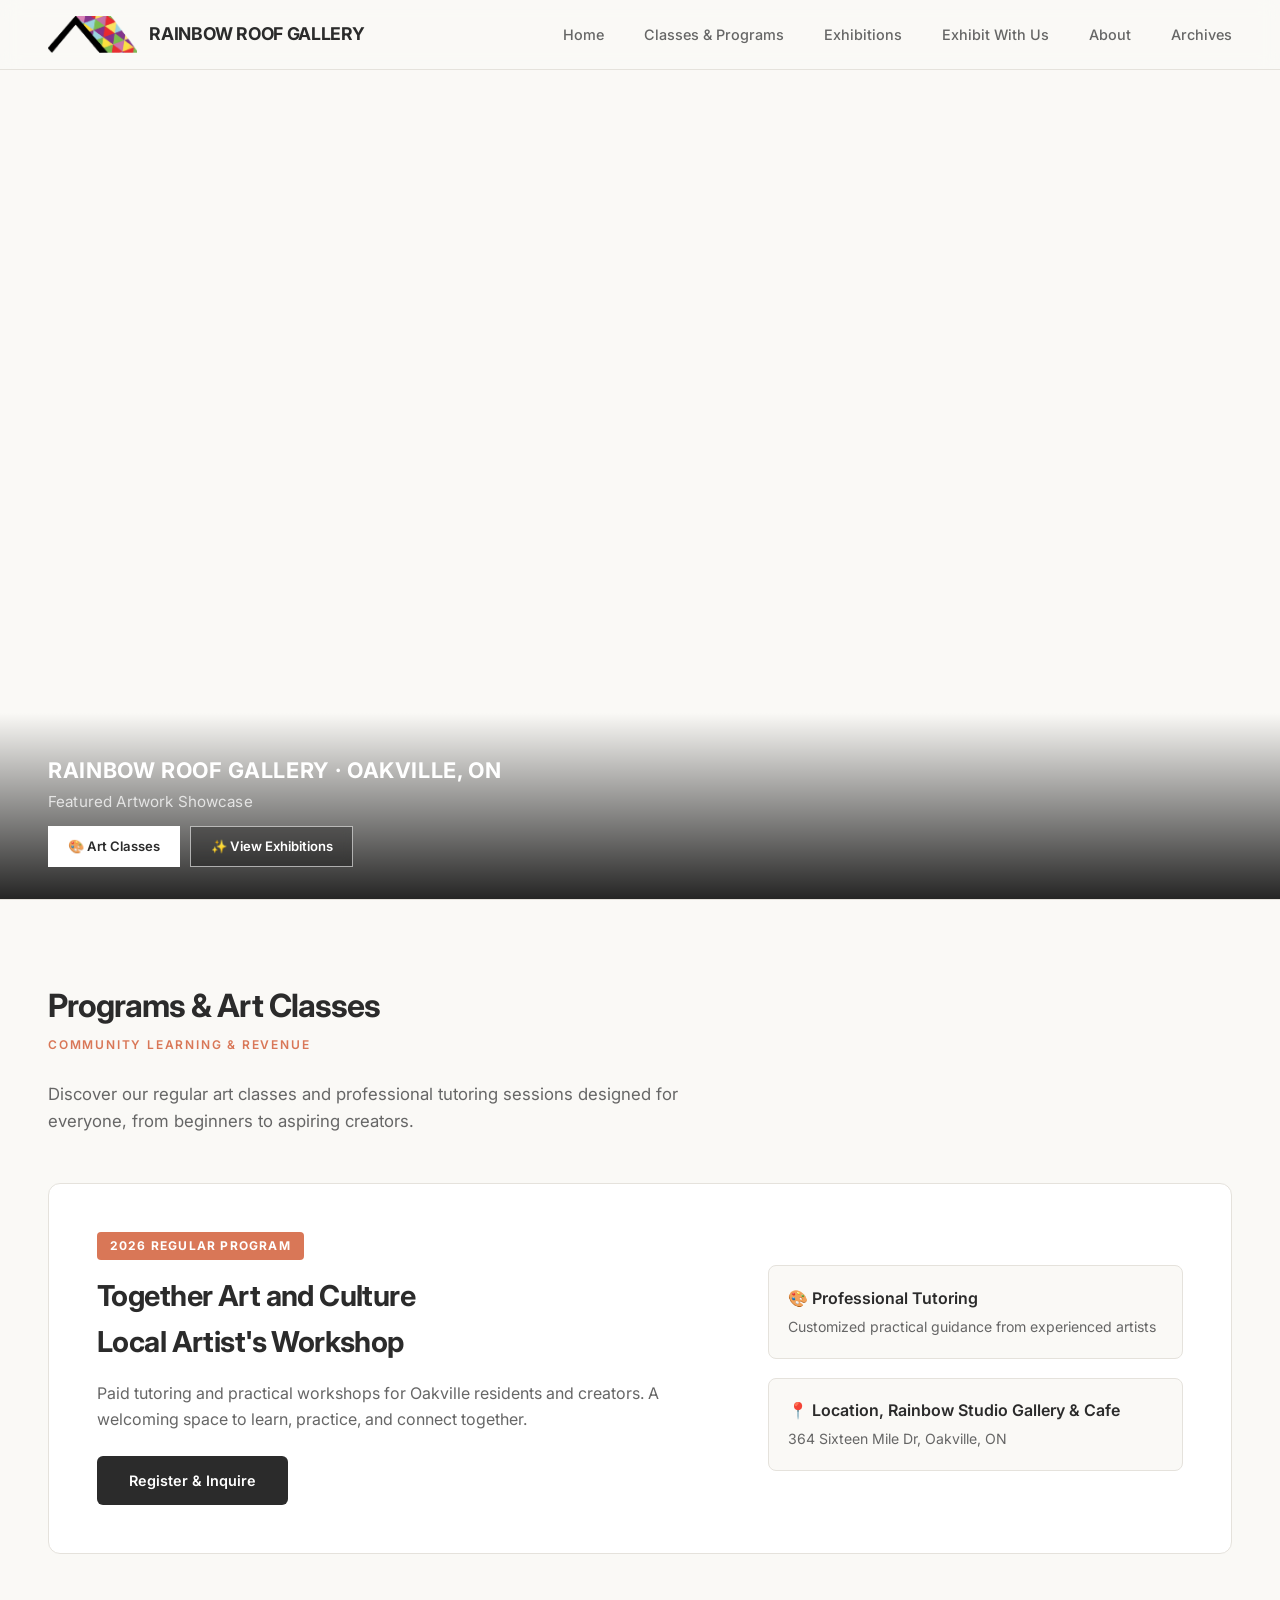
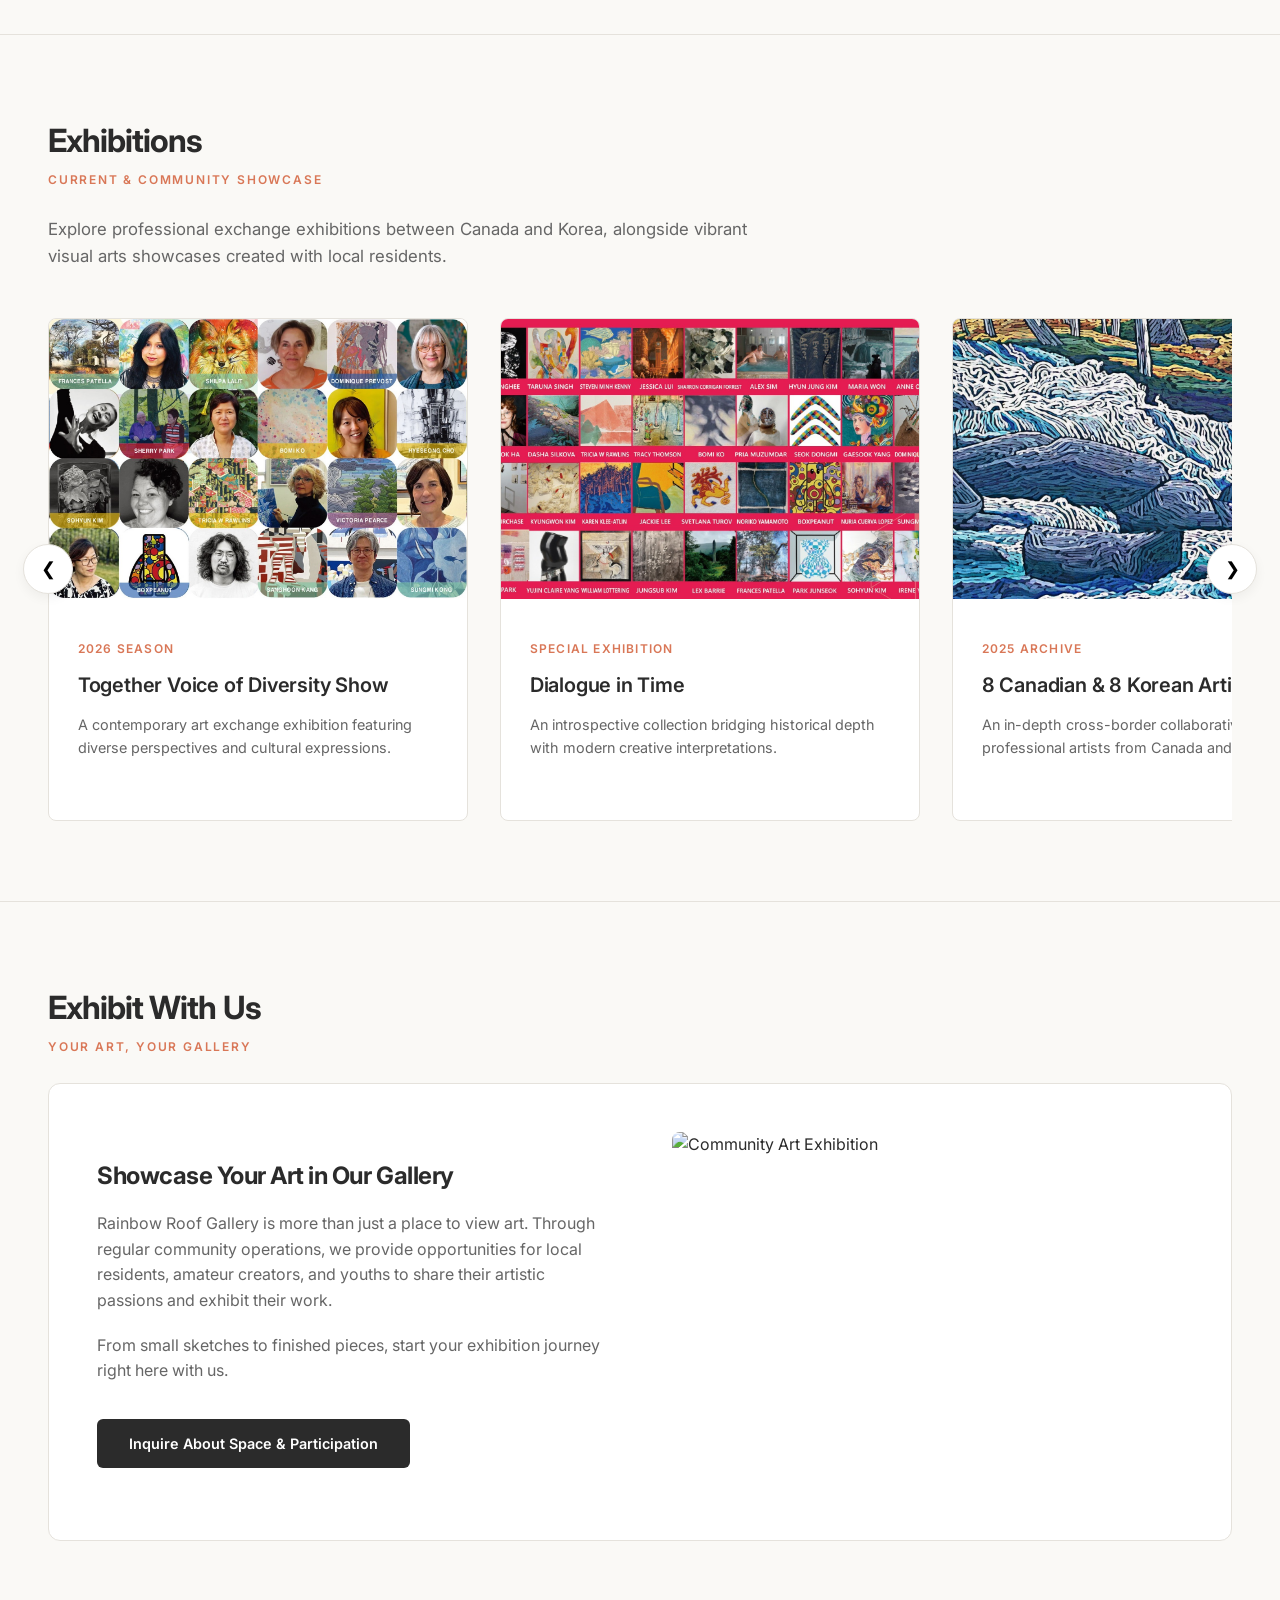
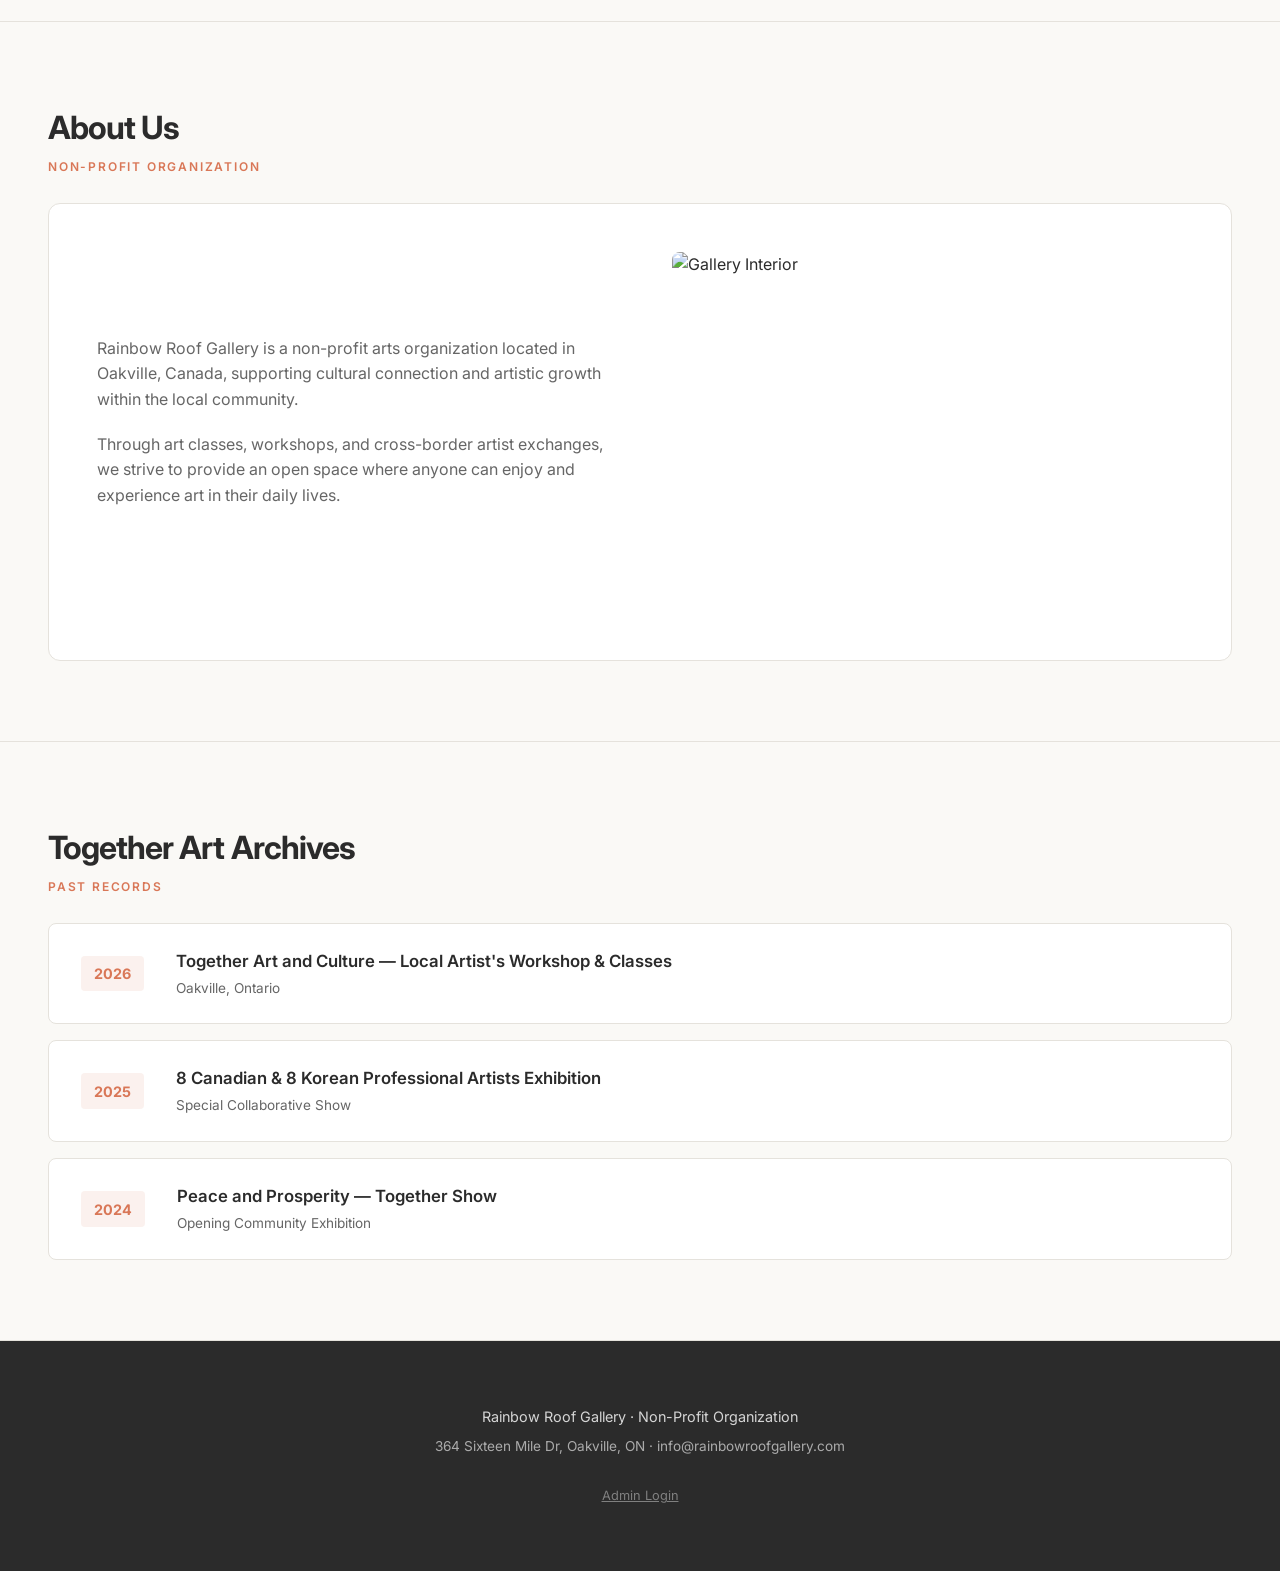
==== commit 2f2e3466: "Add files via upload" ====
--- a/index.html
+++ b/index.html
@@ -205,7 +205,9 @@
     <!-- Footer -->
     <footer id="contact" style="padding: 4rem 3rem; background: var(--text-main); color: #ffffff; text-align: center;">
         <p style="font-size: 0.9rem; opacity: 0.8; margin-bottom: 0.5rem;">Rainbow Roof Gallery · Non-Profit Organization</p>
-        <p style="font-size: 0.85rem; opacity: 0.6;">364 Sixteen Mile Dr, Oakville, ON · info@rainbowroofgallery.com</p>
+        <p style="font-size: 0.85rem; opacity: 0.6; margin-bottom: 1.5rem;">364 Sixteen Mile Dr, Oakville, ON · info@rainbowroofgallery.com</p>
+        <!-- 관리자 로그인 링크 -->
+        <p><a href="./admin/" style="font-size: 0.8rem; color: rgba(255,255,255,0.4); text-decoration: underline;">Admin Login</a></p>
     </footer>
 
     <!-- JavaScript -->
--- a/css/style.css
+++ b/css/style.css
@@ -34,6 +34,33 @@
 }
 
 /* ==========================================
+   Header & Logo Styling
+   ========================================== */
+.logo a {
+    display: flex;
+    align-items: center;
+    gap: 0.75rem;
+    font-size: 1.1rem;
+    font-weight: 700;
+    color: var(--text-main);
+    text-decoration: none;
+    letter-spacing: -0.02em;
+}
+
+.logo-img {
+    height: 38px;
+    width: auto;
+    object-fit: contain;
+    max-width: 100%;
+}
+
+@media (max-width: 768px) {
+    .logo-img {
+        height: 30px;
+    }
+}
+
+/* ==========================================
    3. Header & Navigation (Glassmorphism)
    ========================================== */
 .header {
@@ -51,14 +78,6 @@
     padding: 0 3rem;
     z-index: 1000;
     border-bottom: 1px solid var(--border-color);
-}
-
-.logo a {
-    font-size: 1.1rem;
-    font-weight: 700;
-    color: var(--text-main);
-    text-decoration: none;
-    letter-spacing: -0.02em;
 }
 
 .nav-links {
@@ -140,7 +159,7 @@
     min-height: 550px;
     padding: 0 !important;
     overflow: hidden;
-    background: #000;
+    background: var(--bg-color);
 }
 
 .slider-container {
@@ -169,6 +188,7 @@
     width: 100%;
     height: 100%;
     object-fit: cover;
+    object-position: center center;
     transform: scale(1);
     animation: kenBurnsImg 6s infinite alternate linear;
 }
@@ -183,8 +203,8 @@
     bottom: 0;
     left: 0;
     width: 100%;
-    background: linear-gradient(to top, rgba(0,0,0,0.8) 0%, rgba(0,0,0,0) 100%);
-    padding: 3rem 3rem 2.5rem;
+    background: linear-gradient(to top, rgba(0,0,0,0.85) 0%, rgba(0,0,0,0) 100%);
+    padding: 2.5rem 3rem 2rem;
     z-index: 10;
     display: flex;
     justify-content: space-between;
@@ -193,43 +213,45 @@
 
 .caption-wrapper {
     color: #ffffff;
+    width: 100%;
 }
 
 .caption-info-box {
     display: flex;
     flex-direction: column;
-    gap: 0.3rem;
+    gap: 0.15rem;
 }
 
 .caption-artist {
-    font-size: 0.85rem;
-    letter-spacing: 0.1em;
+    font-size: 1.35rem;
+    letter-spacing: 0.03em;
     text-transform: uppercase;
-    color: var(--accent-color);
+    color: #ffffff;
     font-weight: 700;
 }
 
 .caption-title {
-    font-size: 1.5rem;
-    font-weight: 700;
-    letter-spacing: -0.02em;
+    font-size: 0.95rem;
+    font-weight: 400;
+    letter-spacing: 0.01em;
+    color: rgba(255, 255, 255, 0.75);
 }
 
 .hero-cta-group {
     display: flex;
-    gap: 12px;
-    margin-top: 15px;
+    gap: 10px;
+    margin-top: 12px;
     flex-wrap: wrap;
 }
 
 .hero-quick-btn {
     display: inline-block;
-    padding: 0.65rem 1.5rem;
+    padding: 0.55rem 1.2rem;
     background: #ffffff;
     color: var(--text-main);
     text-decoration: none;
     font-weight: 600;
-    font-size: 0.88rem;
+    font-size: 0.82rem;
     border: 1px solid #ffffff;
     transition: all 0.2s ease;
 }
@@ -508,6 +530,7 @@
 }
 
 .archive-detail h4 {
+    print-color-adjust: exact;
     font-size: 1.05rem;
     font-weight: 600;
     margin-bottom: 0.2rem;
@@ -550,16 +573,44 @@
     .nav-links.active { display: flex; }
     .menu-toggle { display: block; }
     
+    /* --- 모바일 히로 섹션 비율 최적화 (좌우 잘림 및 여백 방지) --- */
+    .hero-slider {
+        height: auto;
+        min-height: unset;
+        aspect-ratio: 4 / 3; /* 스마트폰 화면에서 이미지가 가장 안정적으로 다 나오는 비율로 설정 (세로가 길면 1 / 1 로 수정 가능) */
+    }
+
+    .slide img {
+        object-fit: contain; /* 이미지가 잘리지 않고 전체가 다 보이게 함 */
+        background-color: var(--bg-color); /* 여백 발생 시 사이트 배경색과 일치시켜 이질감 제거 */
+    }
+    /* -------------------------------------------------------- */
+
     .hero-bottom-overlay {
-        padding: 2rem 1.5rem;
-    }
+        padding: 1.2rem 1.5rem;
+    }
+
+    .caption-artist {
+        font-size: 1.15rem;
+    }
+
+    .caption-title {
+        font-size: 0.85rem;
+    }
+
     .hero-cta-group {
-        flex-direction: column;
-        width: 100%;
-    }
+        display: flex;
+        flex-direction: row;
+        gap: 8px;
+        margin-top: 8px;
+    }
+
     .hero-quick-btn {
+        padding: 0.4rem 0.8rem;
+        font-size: 0.75rem;
+        flex: 1;
         text-align: center;
-        width: 100%;
-    }
+    }
+
     .carousel-btn { display: none; }
 }
